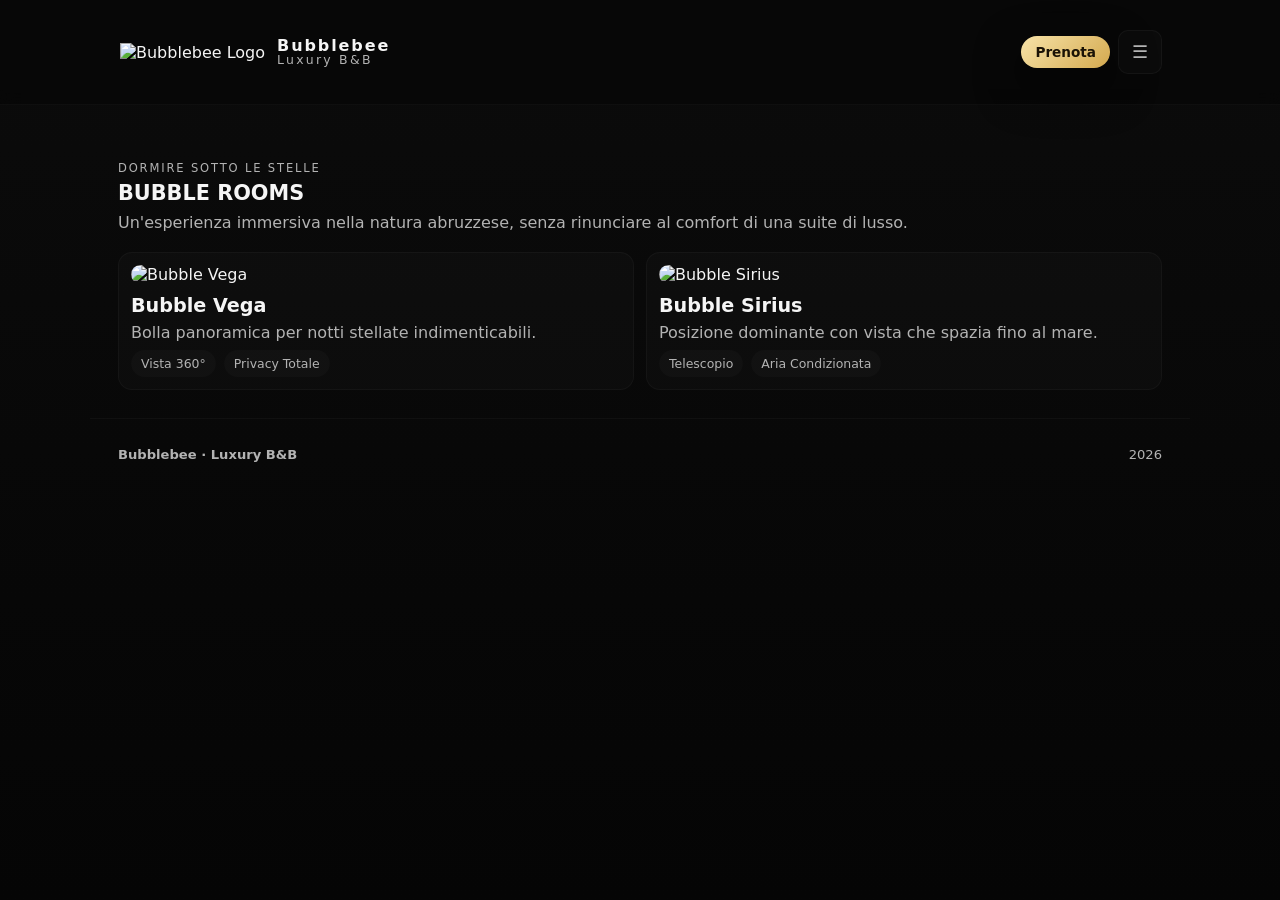
==== bubble.html @ 5b52bf91 "Create bubble.html" ====
<!DOCTYPE html>
<html lang="it">
<head>
  <meta charset="utf-8" />
  <meta name="viewport" content="width=device-width,initial-scale=1" />
  <title>Bubble Rooms | BUBBLEBEE</title>
  <link rel="stylesheet" href="style.css">
</head>
<body>
  <header>
    <div class="header-inner shell">
      <div class="brand">
        <a href="index.html" class="brand-logo">
          <img src="logo1.JPG" alt="Bubblebee Logo">
        </a>
        <div class="brand-text">
          <span style="font-weight:700;letter-spacing:0.12em">Bubblebee</span>
          <span style="font-size:0.78rem;color:var(--muted);letter-spacing:0.18em">Luxury B&B</span>
        </div>
      </div>

      <div class="nav-toggle">
        <a href="contatti.html" class="btn-primary">Prenota</a>
        <button class="hamburger" id="hamburger">☰</button>
      </div>
    </div>

    <nav class="nav-panel" id="navPanel">
      <a href="index.html">Home</a>
      <a href="suite.html">Suite</a>
      <a href="bubble.html">Bubble Rooms</a>
      <a href="esperienze.html">Esperienze</a>
      <a href="territorio.html">Territorio</a>
      <a href="contatti.html">Contatti</a>
    </nav>
  </header>

  <main class="shell">
    <section id="bubble">
      <div class="section-label">Dormire sotto le stelle</div>
      <h2 class="section-title">Bubble <span class="accent">Rooms</span></h2>
      <p style="color:var(--muted); margin-bottom: 20px;">Un'esperienza immersiva nella natura abruzzese, senza rinunciare al comfort di una suite di lusso.</p>

      <div class="cards-grid">
        <article class="card">
          <img src="bubbleroom1.jpg" alt="Bubble Vega">
          <div style="font-weight:700; font-size: 1.2rem;">Bubble Vega</div>
          <div style="color:var(--muted); margin-top:6px">Bolla panoramica per notti stellate indimenticabili.</div>
          <div class="chips">
            <div class="chip">Vista 360°</div>
            <div class="chip">Privacy Totale</div>
          </div>
        </article>

        <article class="card">
          <img src="bubbleroom2.jpg" alt="Bubble Sirius">
          <div style="font-weight:700; font-size: 1.2rem;">Bubble Sirius</div>
          <div style="color:var(--muted); margin-top:6px">Posizione dominante con vista che spazia fino al mare.</div>
          <div class="chips">
            <div class="chip">Telescopio</div>
            <div class="chip">Aria Condizionata</div>
          </div>
        </article>
      </div>
    </section>
  </main>

  <footer class="shell">
    <div style="display:flex;justify-content:space-between;align-items:center;gap:12px;flex-wrap:wrap">
      <div style="font-weight:700">Bubblebee · Luxury B&B</div>
      <div id="year"></div>
    </div>
  </footer>

  <script>
    document.getElementById('year').textContent = new Date().getFullYear();
    const hamburger = document.getElementById('hamburger');
    const navPanel = document.getElementById('navPanel');
    
    hamburger.addEventListener('click', () => {
      navPanel.classList.toggle('open');
    });
  </script>
</body>
</html>
---- style.css ----
:root{
  --bg:#050505; --text:#f5f5f5; --muted:#b3b3b3; --accent:#d4a94f;
  --radius:16px; --pill:999px; --maxw:1100px; --shadow:0 18px 45px rgba(0,0,0,0.55);
  --font:system-ui,-apple-system,BlinkMacSystemFont,"Segoe UI",Roboto,sans-serif;
}
*{box-sizing:border-box;margin:0;padding:0}
html,body{height:100%}
body{
  font-family:var(--font);
  background:linear-gradient(180deg,#0b0b0b 0,#050505 100%);
  color:var(--text); -webkit-font-smoothing:antialiased;
  -moz-osx-font-smoothing:grayscale;
}
a{color:inherit;text-decoration:none}
.shell{max-width:var(--maxw);margin:0 auto;padding:14px}
header{
  position:sticky;top:0;z-index:40;
  background:rgba(5,5,5,0.6);backdrop-filter:blur(8px);
  border-bottom:1px solid rgba(255,255,255,0.03);
}
.header-inner{display:flex;align-items:center;justify-content:space-between;gap:12px;padding:10px 14px}
.brand{display:flex;align-items:center;gap:10px;}
.brand-logo{display:flex;align-items:center;justify-content:center;background:transparent;border-radius:10px;padding:2px;width:auto; height:48px; min-width:48px;}
.brand-logo img{display:block; max-height:48px; width:auto; object-fit:contain; max-width:160px;}
.brand-text{display:none} 
.nav-toggle{display:flex;align-items:center;gap:8px}
.hamburger{
  width:44px;height:44px;border-radius:10px;border:1px solid rgba(255,255,255,0.04);
  background:rgba(255,255,255,0.02);display:flex;align-items:center;justify-content:center;
  cursor:pointer;font-size:18px;color:var(--muted)
}
.cta-row{display:flex;align-items:center;gap:8px}
.btn-primary{
  background:linear-gradient(135deg,#f7e3a8,#d4a94f);color:#1a1205;border:none;padding:8px 14px;border-radius:999px;font-weight:600;
  box-shadow:var(--shadow);cursor:pointer;font-size:0.85rem;
}
.nav-panel{
  position:fixed;inset:0;top:64px;left:0;right:0;bottom:0;
  background:linear-gradient(180deg,rgba(2,2,2,0.96),rgba(2,2,2,0.98));
  transform:translateY(-6%);opacity:0;pointer-events:none;transition:all .28s ease;
  padding:20px;display:flex;flex-direction:column;gap:14px;
}
.nav-panel.open{transform:none;opacity:1;pointer-events:auto}
.nav-panel a{padding:12px;border-radius:12px;background:rgba(255,255,255,0.02);display:block;color:var(--text);font-weight:600}
.hero{display:grid;grid-template-columns:1fr;padding:18px 0;gap:18px;align-items:start}
.hero-left{padding-right:6px}
.hero-badge{display:inline-flex;align-items:center;gap:8px;padding:6px 10px;border-radius:999px;background:rgba(255,255,255,0.02);font-size:0.78rem;color:var(--muted)}
.hero-title{font-size:1.9rem;line-height:1.05;margin-top:10px;text-transform:uppercase}
.hero-title .accent{color:var(--accent)}
.hero-sub{color:var(--muted);margin-top:10px;font-size:0.95rem;line-height:1.6}
.hero-actions{margin-top:14px;display:flex;gap:10px;flex-wrap:wrap}
.carousel{position:relative;border-radius:20px;overflow:hidden;border:1px solid rgba(255,255,255,0.06);box-shadow:var(--shadow);height:56vw;max-height:420px;background:#111}
.carousel .slide{position:absolute;inset:0;background-size:cover;background-position:center;transition:opacity .6s ease,transform .6s ease;opacity:0;transform:scale(1.02)}
.carousel .slide.active{opacity:1;transform:scale(1)}
.carousel .overlay{position:absolute;left:14px;top:14px;padding:8px 12px;border-radius:999px;background:rgba(0,0,0,0.45);color:var(--muted);font-size:0.8rem}
.carousel .controls{position:absolute;left:0;right:0;bottom:12px;display:flex;justify-content:center;gap:8px}
.dot{width:10px;height:10px;border-radius:50%;background:rgba(255,255,255,0.25);border:1px solid rgba(0,0,0,0.2)}
.dot.active{background:var(--accent);box-shadow:0 6px 18px rgba(212,169,79,0.18)}
.carousel .nav-btn{position:absolute;top:50%;transform:translateY(-50%);width:44px;height:44px;border-radius:10px;background:rgba(0,0,0,0.45);display:flex;align-items:center;justify-content:center;color:var(--text);border:1px solid rgba(255,255,255,0.04);cursor:pointer}
.carousel .nav-btn.left{left:10px}
.carousel .nav-btn.right{right:10px}
section{margin-top:28px}
.section-label{font-size:0.72rem;letter-spacing:0.16em;color:var(--muted);text-transform:uppercase;margin-bottom:6px}
.section-title{font-size:1.3rem;text-transform:uppercase;margin-bottom:8px}
.cards-grid{display:grid;grid-template-columns:1fr;gap:12px}
.card{border-radius:14px;padding:12px;background:rgba(255,255,255,0.02);border:1px solid rgba(255,255,255,0.03)}
.card img{width:100%;height:160px;object-fit:cover;border-radius:10px;margin-bottom:10px}
.chips{display:flex;gap:8px;flex-wrap:wrap;margin-top:8px}
.chip{background:rgba(255,255,255,0.02);padding:6px 10px;border-radius:999px;font-size:0.78rem;color:var(--muted)}
footer{margin-top:26px;padding:18px 0;border-top:1px solid rgba(255,255,255,0.03);font-size:0.82rem;color:var(--muted)}
@media(min-width:720px){
  .brand-text{display:flex;flex-direction:column;line-height:1}
  .brand-logo img{max-height:56px}
  .hero{grid-template-columns:1fr 1fr;gap:22px}
  .carousel{height:320px}
  .cards-grid{grid-template-columns:repeat(2,1fr)}
}
@media(min-width:980px){
  .shell{padding:28px}
  .hero-title{font-size:2.6rem}
  .carousel{height:420px}
}
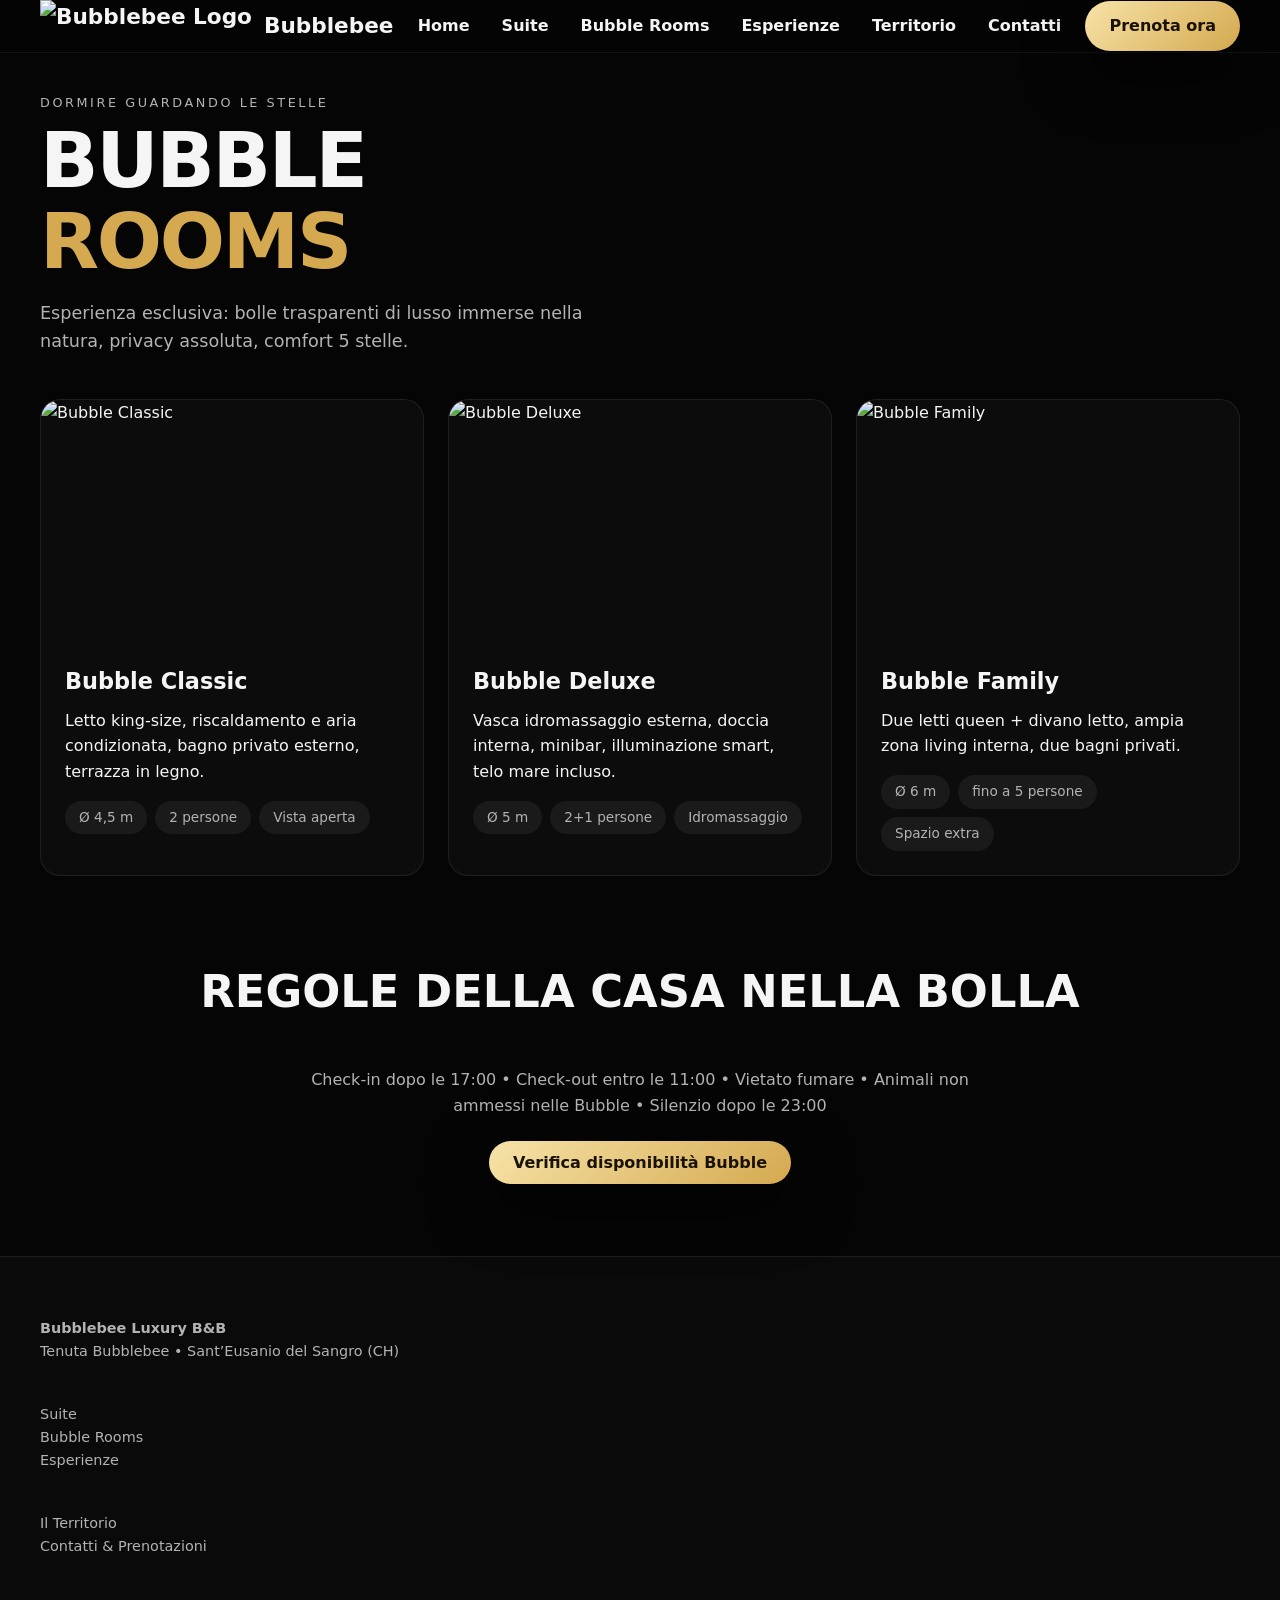
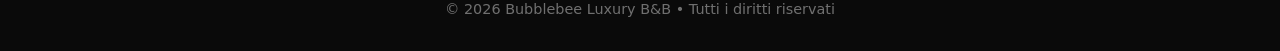
==== commit 97e9292e: "Update bubble.html" ====
--- a/bubble.html
+++ b/bubble.html
@@ -1,85 +1,137 @@
 <!DOCTYPE html>
 <html lang="it">
 <head>
-  <meta charset="utf-8" />
-  <meta name="viewport" content="width=device-width,initial-scale=1" />
-  <title>Bubble Rooms | BUBBLEBEE</title>
-  <link rel="stylesheet" href="style.css">
+  <meta charset="UTF-8" />
+  <meta name="viewport" content="width=device-width, initial-scale=1.0"/>
+  <meta name="description" content="Bubble Rooms – Dormire sotto le stelle in totale privacy e comfort di lusso"/>
+  <title>Bubble Rooms | Bubblebee Luxury B&B</title>
+  <link rel="stylesheet" href="style.css"/>
 </head>
 <body>
+
+  <!-- Header -->
   <header>
-    <div class="header-inner shell">
+    <div class="shell header-inner">
       <div class="brand">
-        <a href="index.html" class="brand-logo">
-          <img src="logo1.JPG" alt="Bubblebee Logo">
-        </a>
-        <div class="brand-text">
-          <span style="font-weight:700;letter-spacing:0.12em">Bubblebee</span>
-          <span style="font-size:0.78rem;color:var(--muted);letter-spacing:0.18em">Luxury B&B</span>
+        <div class="brand-logo"><img src="https://picsum.photos/id/1015/200/80" alt="Bubblebee Logo"/></div>
+        <div>Bubblebee</div>
+      </div>
+      
+      <nav class="nav-desktop">
+        <a href="index.html">Home</a>
+        <a href="suite.html">Suite</a>
+        <a href="bubble.html">Bubble Rooms</a>
+        <a href="esperienze.html">Esperienze</a>
+        <a href="territorio.html">Territorio</a>
+        <a href="contatti.html">Contatti</a>
+      </nav>
+
+      <div class="nav-toggle">
+        <a href="contatti.html" class="cta-btn">Prenota ora</a>
+        <div id="openMenu" class="hamburger">☰</div>
+      </div>
+    </div>
+  </header>
+
+  <div id="navPanel" class="nav-panel">
+    <div style="padding:20px 24px 10px; display:flex; justify-content:space-between; align-items:center;">
+      <span style="color:var(--accent);font-weight:700;">Menu</span>
+      <button id="closeMenu" style="background:none;border:none;font-size:32px;color:#fff;cursor:pointer;">×</button>
+    </div>
+    <a href="index.html">Home</a>
+    <a href="suite.html">Suite</a>
+    <a href="bubble.html">Bubble Rooms</a>
+    <a href="esperienze.html">Esperienze</a>
+    <a href="territorio.html">Territorio</a>
+    <a href="contatti.html">Contatti</a>
+  </div>
+
+  <main>
+
+    <section class="hero shell" style="padding-top:40px; padding-bottom:20px;">
+      <div class="hero-content">
+        <div class="section-label">Dormire guardando le stelle</div>
+        <h1>Bubble <span class="accent">Rooms</span></h1>
+        <p>Esperienza esclusiva: bolle trasparenti di lusso immerse nella natura, privacy assoluta, comfort 5 stelle.</p>
+      </div>
+    </section>
+
+    <section class="shell">
+      <div class="cards-grid">
+
+        <div class="card">
+          <img src="https://picsum.photos/id/1018/800/600" alt="Bubble Classic"/>
+          <div class="card-body">
+            <h3>Bubble Classic</h3>
+            <p>Letto king-size, riscaldamento e aria condizionata, bagno privato esterno, terrazza in legno.</p>
+            <div class="chips">
+              <span class="chip">Ø 4,5 m</span>
+              <span class="chip">2 persone</span>
+              <span class="chip">Vista aperta</span>
+            </div>
+          </div>
+        </div>
+
+        <div class="card">
+          <img src="https://picsum.photos/id/1020/800/600" alt="Bubble Deluxe"/>
+          <div class="card-body">
+            <h3>Bubble Deluxe</h3>
+            <p>Vasca idromassaggio esterna, doccia interna, minibar, illuminazione smart, telo mare incluso.</p>
+            <div class="chips">
+              <span class="chip">Ø 5 m</span>
+              <span class="chip">2+1 persone</span>
+              <span class="chip">Idromassaggio</span>
+            </div>
+          </div>
+        </div>
+
+        <div class="card">
+          <img src="https://picsum.photos/id/1033/800/600" alt="Bubble Family"/>
+          <div class="card-body">
+            <h3>Bubble Family</h3>
+            <p>Due letti queen + divano letto, ampia zona living interna, due bagni privati.</p>
+            <div class="chips">
+              <span class="chip">Ø 6 m</span>
+              <span class="chip">fino a 5 persone</span>
+              <span class="chip">Spazio extra</span>
+            </div>
+          </div>
+        </div>
+
+      </div>
+    </section>
+
+    <section class="shell" style="text-align:center; margin:80px 0;">
+      <h2 class="section-title">Regole della casa nella bolla</h2>
+      <p style="max-width:720px; margin:0 auto 32px; color:var(--muted);">
+        Check-in dopo le 17:00 • Check-out entro le 11:00 • Vietato fumare • Animali non ammessi nelle Bubble • Silenzio dopo le 23:00
+      </p>
+      <a href="contatti.html" class="cta-btn">Verifica disponibilità Bubble</a>
+    </section>
+
+  </main>
+
+  <footer>
+    <div class="shell">
+      <div class="footer-grid">
+        <div>
+          <strong>Bubblebee Luxury B&amp;B</strong><br>
+          Tenuta Bubblebee • Sant’Eusanio del Sangro (CH)
+        </div>
+        <div>
+          <a href="suite.html">Suite</a><br>
+          <a href="bubble.html">Bubble Rooms</a><br>
+          <a href="esperienze.html">Esperienze</a>
+        </div>
+        <div>
+          <a href="territorio.html">Il Territorio</a><br>
+          <a href="contatti.html">Contatti &amp; Prenotazioni</a>
         </div>
       </div>
-
-      <div class="nav-toggle">
-        <a href="contatti.html" class="btn-primary">Prenota</a>
-        <button class="hamburger" id="hamburger">☰</button>
-      </div>
-    </div>
-
-    <nav class="nav-panel" id="navPanel">
-      <a href="index.html">Home</a>
-      <a href="suite.html">Suite</a>
-      <a href="bubble.html">Bubble Rooms</a>
-      <a href="esperienze.html">Esperienze</a>
-      <a href="territorio.html">Territorio</a>
-      <a href="contatti.html">Contatti</a>
-    </nav>
-  </header>
-
-  <main class="shell">
-    <section id="bubble">
-      <div class="section-label">Dormire sotto le stelle</div>
-      <h2 class="section-title">Bubble <span class="accent">Rooms</span></h2>
-      <p style="color:var(--muted); margin-bottom: 20px;">Un'esperienza immersiva nella natura abruzzese, senza rinunciare al comfort di una suite di lusso.</p>
-
-      <div class="cards-grid">
-        <article class="card">
-          <img src="bubbleroom1.jpg" alt="Bubble Vega">
-          <div style="font-weight:700; font-size: 1.2rem;">Bubble Vega</div>
-          <div style="color:var(--muted); margin-top:6px">Bolla panoramica per notti stellate indimenticabili.</div>
-          <div class="chips">
-            <div class="chip">Vista 360°</div>
-            <div class="chip">Privacy Totale</div>
-          </div>
-        </article>
-
-        <article class="card">
-          <img src="bubbleroom2.jpg" alt="Bubble Sirius">
-          <div style="font-weight:700; font-size: 1.2rem;">Bubble Sirius</div>
-          <div style="color:var(--muted); margin-top:6px">Posizione dominante con vista che spazia fino al mare.</div>
-          <div class="chips">
-            <div class="chip">Telescopio</div>
-            <div class="chip">Aria Condizionata</div>
-          </div>
-        </article>
-      </div>
-    </section>
-  </main>
-
-  <footer class="shell">
-    <div style="display:flex;justify-content:space-between;align-items:center;gap:12px;flex-wrap:wrap">
-      <div style="font-weight:700">Bubblebee · Luxury B&B</div>
-      <div id="year"></div>
+      <p style="text-align:center;opacity:0.6;">© 2026 Bubblebee Luxury B&amp;B • Tutti i diritti riservati</p>
     </div>
   </footer>
 
-  <script>
-    document.getElementById('year').textContent = new Date().getFullYear();
-    const hamburger = document.getElementById('hamburger');
-    const navPanel = document.getElementById('navPanel');
-    
-    hamburger.addEventListener('click', () => {
-      navPanel.classList.toggle('open');
-    });
-  </script>
+  <script src="script.js"></script>
 </body>
 </html>
--- a/style.css
+++ b/style.css
@@ -1,82 +1,279 @@
-:root{
-  --bg:#050505; --text:#f5f5f5; --muted:#b3b3b3; --accent:#d4a94f;
-  --radius:16px; --pill:999px; --maxw:1100px; --shadow:0 18px 45px rgba(0,0,0,0.55);
-  --font:system-ui,-apple-system,BlinkMacSystemFont,"Segoe UI",Roboto,sans-serif;
-}
-*{box-sizing:border-box;margin:0;padding:0}
-html,body{height:100%}
-body{
-  font-family:var(--font);
-  background:linear-gradient(180deg,#0b0b0b 0,#050505 100%);
-  color:var(--text); -webkit-font-smoothing:antialiased;
-  -moz-osx-font-smoothing:grayscale;
-}
-a{color:inherit;text-decoration:none}
-.shell{max-width:var(--maxw);margin:0 auto;padding:14px}
-header{
-  position:sticky;top:0;z-index:40;
-  background:rgba(5,5,5,0.6);backdrop-filter:blur(8px);
-  border-bottom:1px solid rgba(255,255,255,0.03);
-}
-.header-inner{display:flex;align-items:center;justify-content:space-between;gap:12px;padding:10px 14px}
-.brand{display:flex;align-items:center;gap:10px;}
-.brand-logo{display:flex;align-items:center;justify-content:center;background:transparent;border-radius:10px;padding:2px;width:auto; height:48px; min-width:48px;}
-.brand-logo img{display:block; max-height:48px; width:auto; object-fit:contain; max-width:160px;}
-.brand-text{display:none} 
-.nav-toggle{display:flex;align-items:center;gap:8px}
-.hamburger{
-  width:44px;height:44px;border-radius:10px;border:1px solid rgba(255,255,255,0.04);
-  background:rgba(255,255,255,0.02);display:flex;align-items:center;justify-content:center;
-  cursor:pointer;font-size:18px;color:var(--muted)
-}
-.cta-row{display:flex;align-items:center;gap:8px}
-.btn-primary{
-  background:linear-gradient(135deg,#f7e3a8,#d4a94f);color:#1a1205;border:none;padding:8px 14px;border-radius:999px;font-weight:600;
-  box-shadow:var(--shadow);cursor:pointer;font-size:0.85rem;
-}
-.nav-panel{
-  position:fixed;inset:0;top:64px;left:0;right:0;bottom:0;
-  background:linear-gradient(180deg,rgba(2,2,2,0.96),rgba(2,2,2,0.98));
-  transform:translateY(-6%);opacity:0;pointer-events:none;transition:all .28s ease;
-  padding:20px;display:flex;flex-direction:column;gap:14px;
-}
-.nav-panel.open{transform:none;opacity:1;pointer-events:auto}
-.nav-panel a{padding:12px;border-radius:12px;background:rgba(255,255,255,0.02);display:block;color:var(--text);font-weight:600}
-.hero{display:grid;grid-template-columns:1fr;padding:18px 0;gap:18px;align-items:start}
-.hero-left{padding-right:6px}
-.hero-badge{display:inline-flex;align-items:center;gap:8px;padding:6px 10px;border-radius:999px;background:rgba(255,255,255,0.02);font-size:0.78rem;color:var(--muted)}
-.hero-title{font-size:1.9rem;line-height:1.05;margin-top:10px;text-transform:uppercase}
-.hero-title .accent{color:var(--accent)}
-.hero-sub{color:var(--muted);margin-top:10px;font-size:0.95rem;line-height:1.6}
-.hero-actions{margin-top:14px;display:flex;gap:10px;flex-wrap:wrap}
-.carousel{position:relative;border-radius:20px;overflow:hidden;border:1px solid rgba(255,255,255,0.06);box-shadow:var(--shadow);height:56vw;max-height:420px;background:#111}
-.carousel .slide{position:absolute;inset:0;background-size:cover;background-position:center;transition:opacity .6s ease,transform .6s ease;opacity:0;transform:scale(1.02)}
-.carousel .slide.active{opacity:1;transform:scale(1)}
-.carousel .overlay{position:absolute;left:14px;top:14px;padding:8px 12px;border-radius:999px;background:rgba(0,0,0,0.45);color:var(--muted);font-size:0.8rem}
-.carousel .controls{position:absolute;left:0;right:0;bottom:12px;display:flex;justify-content:center;gap:8px}
-.dot{width:10px;height:10px;border-radius:50%;background:rgba(255,255,255,0.25);border:1px solid rgba(0,0,0,0.2)}
-.dot.active{background:var(--accent);box-shadow:0 6px 18px rgba(212,169,79,0.18)}
-.carousel .nav-btn{position:absolute;top:50%;transform:translateY(-50%);width:44px;height:44px;border-radius:10px;background:rgba(0,0,0,0.45);display:flex;align-items:center;justify-content:center;color:var(--text);border:1px solid rgba(255,255,255,0.04);cursor:pointer}
-.carousel .nav-btn.left{left:10px}
-.carousel .nav-btn.right{right:10px}
-section{margin-top:28px}
-.section-label{font-size:0.72rem;letter-spacing:0.16em;color:var(--muted);text-transform:uppercase;margin-bottom:6px}
-.section-title{font-size:1.3rem;text-transform:uppercase;margin-bottom:8px}
-.cards-grid{display:grid;grid-template-columns:1fr;gap:12px}
-.card{border-radius:14px;padding:12px;background:rgba(255,255,255,0.02);border:1px solid rgba(255,255,255,0.03)}
-.card img{width:100%;height:160px;object-fit:cover;border-radius:10px;margin-bottom:10px}
-.chips{display:flex;gap:8px;flex-wrap:wrap;margin-top:8px}
-.chip{background:rgba(255,255,255,0.02);padding:6px 10px;border-radius:999px;font-size:0.78rem;color:var(--muted)}
-footer{margin-top:26px;padding:18px 0;border-top:1px solid rgba(255,255,255,0.03);font-size:0.82rem;color:var(--muted)}
-@media(min-width:720px){
-  .brand-text{display:flex;flex-direction:column;line-height:1}
-  .brand-logo img{max-height:56px}
-  .hero{grid-template-columns:1fr 1fr;gap:22px}
-  .carousel{height:320px}
-  .cards-grid{grid-template-columns:repeat(2,1fr)}
-}
-@media(min-width:980px){
-  .shell{padding:28px}
-  .hero-title{font-size:2.6rem}
-  .carousel{height:420px}
-}
+:root {
+  --bg: #050505;
+  --text: #f5f5f5;
+  --muted: #b3b3b3;
+  --accent: #d4a94f;
+  --radius: 20px;
+  --maxw: 1280px;
+  --shadow: 0 20px 60px rgba(0,0,0,0.7);
+  --transition: all 0.35s cubic-bezier(0.4, 0, 0.2, 1);
+}
+
+* { box-sizing: border-box; margin:0; padding:0; }
+html, body { height: 100%; scroll-behavior: smooth; }
+body {
+  font-family: system-ui, -apple-system, BlinkMacSystemFont, "Segoe UI", Roboto, sans-serif;
+  background: var(--bg);
+  color: var(--text);
+  line-height: 1.6;
+  -webkit-font-smoothing: antialiased;
+}
+
+a { color: inherit; text-decoration: none; }
+img { max-width: 100%; display: block; height: auto; }
+
+.shell {
+  max-width: var(--maxw);
+  margin: 0 auto;
+  padding: 0 20px;
+}
+
+/* ==================== HEADER ==================== */
+header {
+  position: sticky;
+  top: 0;
+  z-index: 100;
+  background: rgba(5,5,5,0.95);
+  backdrop-filter: blur(12px);
+  border-bottom: 1px solid rgba(255,255,255,0.06);
+}
+.header-inner {
+  display: flex;
+  align-items: center;
+  justify-content: space-between;
+  padding: 16px 0;
+}
+.brand { display: flex; align-items: center; gap: 12px; font-weight: 700; font-size: 1.35rem; }
+.brand-logo img { height: 52px; width: auto; }
+
+.nav-desktop { display: none; gap: 32px; font-weight: 600; }
+.nav-desktop a:hover { color: var(--accent); }
+
+.nav-toggle { display: flex; align-items: center; gap: 12px; }
+.hamburger {
+  width: 48px; height: 48px;
+  border: 1px solid rgba(255,255,255,0.1);
+  background: rgba(255,255,255,0.03);
+  border-radius: 14px;
+  display: flex;
+  align-items: center;
+  justify-content: center;
+  font-size: 24px;
+  cursor: pointer;
+}
+.cta-btn {
+  background: linear-gradient(135deg, #f7e3a8, #d4a94f);
+  color: #1a1205;
+  padding: 12px 24px;
+  border-radius: 999px;
+  font-weight: 700;
+  box-shadow: var(--shadow);
+  white-space: nowrap;
+}
+
+/* Menu mobile panel */
+.nav-panel {
+  position: fixed;
+  top: 80px; right: 20px;
+  background: #0a0a0a;
+  border: 1px solid rgba(255,255,255,0.12);
+  border-radius: 20px;
+  box-shadow: 0 30px 80px rgba(0,0,0,0.9);
+  width: 260px;
+  opacity: 0;
+  transform: translateY(-20px) scale(0.95);
+  pointer-events: none;
+  transition: var(--transition);
+  overflow: hidden;
+  z-index: 200;
+}
+.nav-panel.open {
+  opacity: 1;
+  transform: none;
+  pointer-events: auto;
+}
+.nav-panel a {
+  display: block;
+  padding: 16px 24px;
+  font-weight: 600;
+  border-bottom: 1px solid rgba(255,255,255,0.08);
+}
+.nav-panel a:last-child { border-bottom: none; }
+.nav-panel a:hover { background: rgba(212,169,79,0.15); color: var(--accent); }
+
+/* ==================== HERO & CAROUSEL ==================== */
+.hero {
+  padding: 60px 0 40px;
+  display: grid;
+  gap: 32px;
+}
+.hero-content h1 {
+  font-size: clamp(2.4rem, 8vw, 4.2rem);
+  line-height: 1.05;
+  text-transform: uppercase;
+  letter-spacing: -0.03em;
+}
+.hero-content .accent { color: var(--accent); }
+.hero-content p {
+  font-size: 1.1rem;
+  color: var(--muted);
+  max-width: 70ch;
+  margin: 16px 0 24px;
+}
+.hero-actions {
+  display: flex;
+  flex-wrap: wrap;
+  gap: 12px;
+}
+
+.carousel {
+  position: relative;
+  height: 56vw;
+  max-height: 520px;
+  border-radius: var(--radius);
+  overflow: hidden;
+  box-shadow: var(--shadow);
+}
+.carousel .slide {
+  position: absolute;
+  inset: 0;
+  background-size: cover;
+  background-position: center;
+  opacity: 0;
+  transition: opacity 800ms ease;
+}
+.carousel .slide.active { opacity: 1; }
+.carousel .overlay {
+  position: absolute;
+  bottom: 24px; left: 24px;
+  background: rgba(0,0,0,0.6);
+  padding: 8px 16px;
+  border-radius: 999px;
+  font-size: 0.9rem;
+  backdrop-filter: blur(4px);
+}
+.carousel .controls {
+  position: absolute;
+  bottom: 24px; left: 50%;
+  transform: translateX(-50%);
+  display: flex;
+  gap: 10px;
+}
+.dot {
+  width: 10px; height: 10px;
+  border-radius: 50%;
+  background: rgba(255,255,255,0.3);
+  cursor: pointer;
+  transition: var(--transition);
+}
+.dot.active { background: var(--accent); transform: scale(1.3); }
+
+/* ==================== SEZIONI ==================== */
+section { padding: 80px 0; }
+.section-label {
+  font-size: 0.8rem;
+  letter-spacing: 0.2em;
+  text-transform: uppercase;
+  color: var(--muted);
+  margin-bottom: 8px;
+}
+.section-title {
+  font-size: clamp(1.8rem, 5vw, 2.8rem);
+  text-transform: uppercase;
+  margin-bottom: 40px;
+}
+
+.cards-grid {
+  display: grid;
+  grid-template-columns: 1fr;
+  gap: 24px;
+}
+.card {
+  background: rgba(255,255,255,0.03);
+  border: 1px solid rgba(255,255,255,0.08);
+  border-radius: var(--radius);
+  overflow: hidden;
+  transition: var(--transition);
+}
+.card:hover { transform: translateY(-12px); box-shadow: var(--shadow); }
+.card img {
+  height: 240px;
+  object-fit: cover;
+}
+.card-body { padding: 24px; }
+.card h3 { font-size: 1.4rem; margin-bottom: 8px; }
+.chips {
+  display: flex;
+  flex-wrap: wrap;
+  gap: 8px;
+  margin-top: 16px;
+}
+.chip {
+  background: rgba(255,255,255,0.06);
+  padding: 6px 14px;
+  border-radius: 999px;
+  font-size: 0.85rem;
+  color: var(--muted);
+}
+
+/* Layout alternato esperienze/territorio */
+.section-alt {
+  display: grid;
+  grid-template-columns: 1fr;
+  gap: 40px;
+  align-items: center;
+}
+.section-alt .media {
+  height: 320px;
+  border-radius: var(--radius);
+  overflow: hidden;
+}
+.section-alt .media img { height: 100%; object-fit: cover; }
+
+.contact-panel {
+  background: linear-gradient(135deg, rgba(212,169,79,0.1), rgba(212,169,79,0.03));
+  border: 1px solid rgba(212,169,79,0.2);
+  border-radius: var(--radius);
+  padding: 32px;
+  text-align: center;
+}
+
+/* Footer */
+footer {
+  background: #0a0a0a;
+  padding: 60px 0 30px;
+  border-top: 1px solid rgba(255,255,255,0.08);
+  font-size: 0.9rem;
+  color: var(--muted);
+}
+.footer-grid {
+  display: grid;
+  grid-template-columns: 1fr;
+  gap: 40px;
+  margin-bottom: 40px;
+}
+.footer-grid a:hover { color: var(--accent); }
+
+/* ==================== MEDIA QUERIES ==================== */
+@media (min-width: 768px) {
+  .nav-desktop { display: flex; }
+  .nav-toggle .hamburger { display: none; }
+  .hero { grid-template-columns: 1fr 1fr; align-items: center; }
+  .carousel { height: 420px; }
+  .cards-grid { grid-template-columns: repeat(2, 1fr); }
+  .section-alt { grid-template-columns: 1fr 1fr; }
+}
+
+@media (min-width: 1024px) {
+  .shell { padding: 0 40px; }
+  .hero-content h1 { font-size: clamp(3rem, 6vw, 4.8rem); }
+  .cards-grid { grid-template-columns: repeat(3, 1fr); }
+  .section-alt .media { height: 460px; }
+}
+
+@media (min-width: 1400px) {
+  :root { --maxw: 1480px; }
+  .hero-content h1 { font-size: 5.2rem; }
+  .carousel { height: 560px; }
+  .cards-grid { gap: 32px; }
+}
